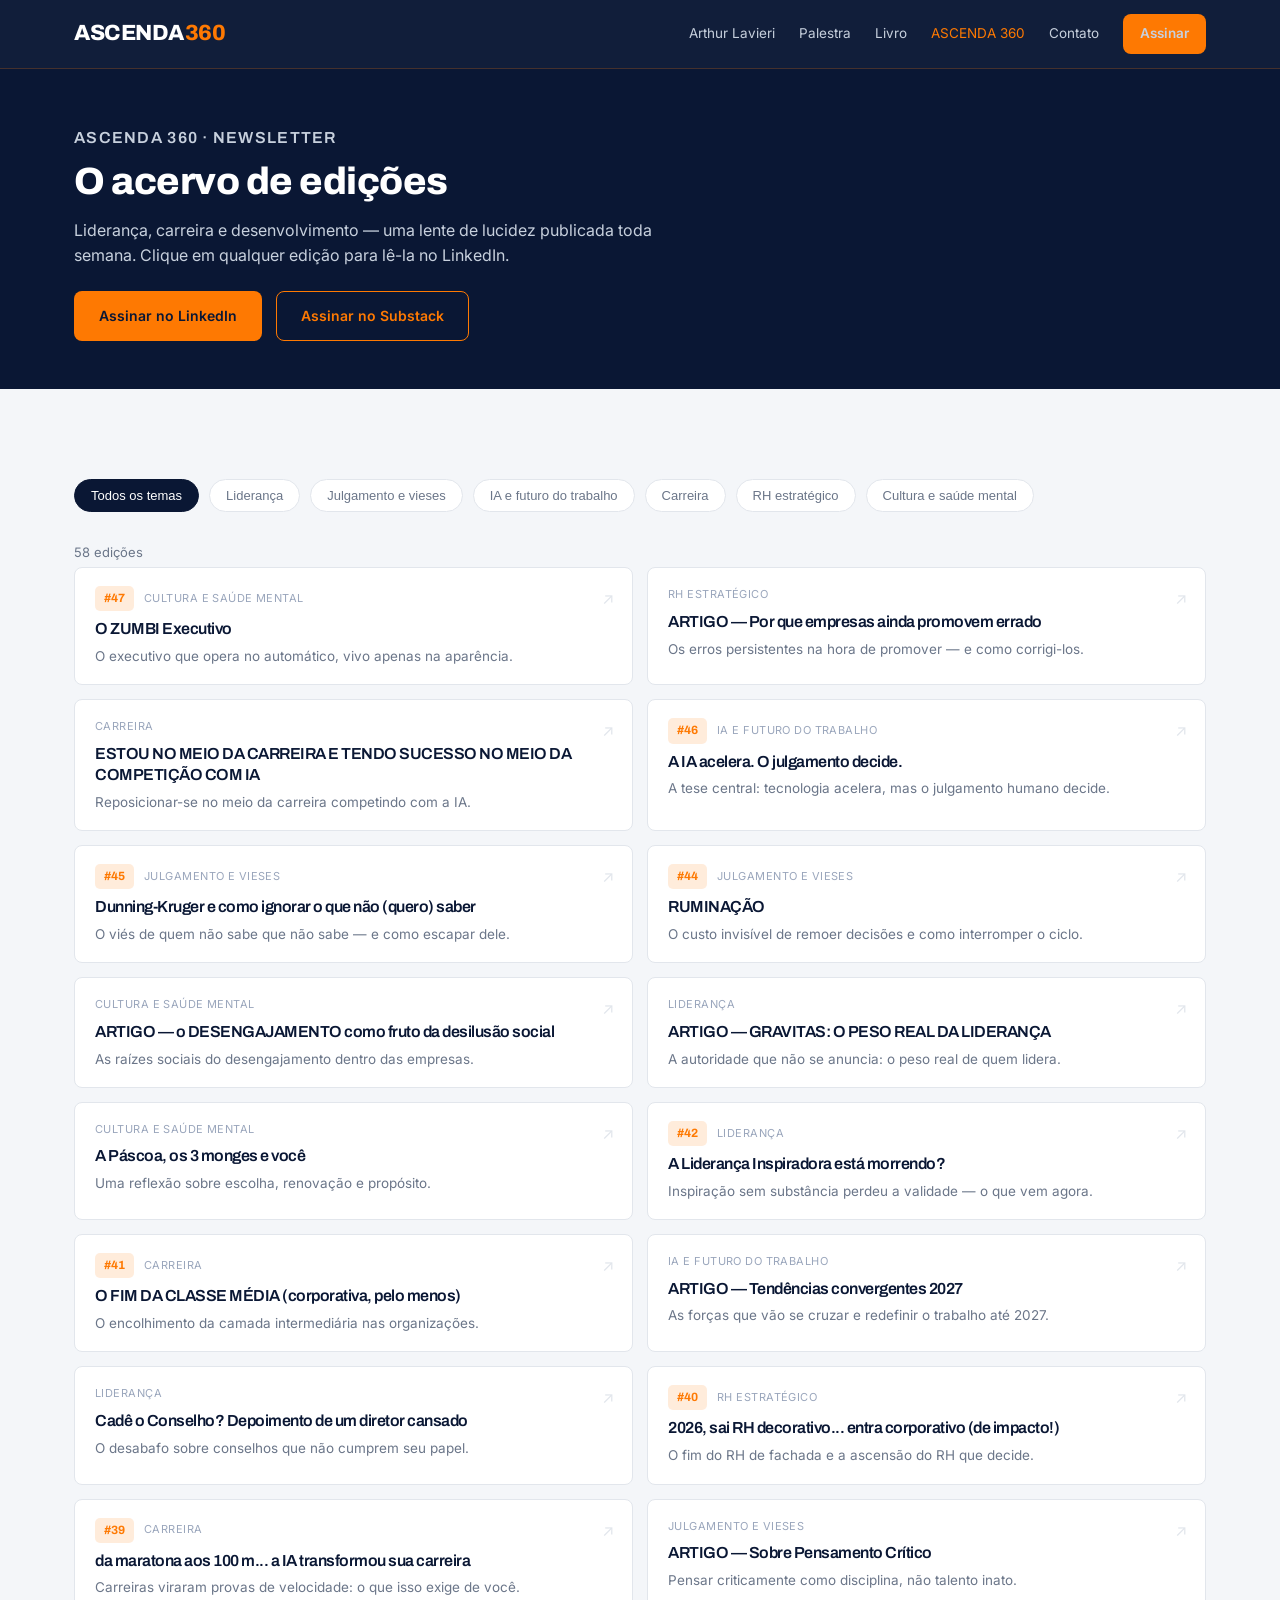
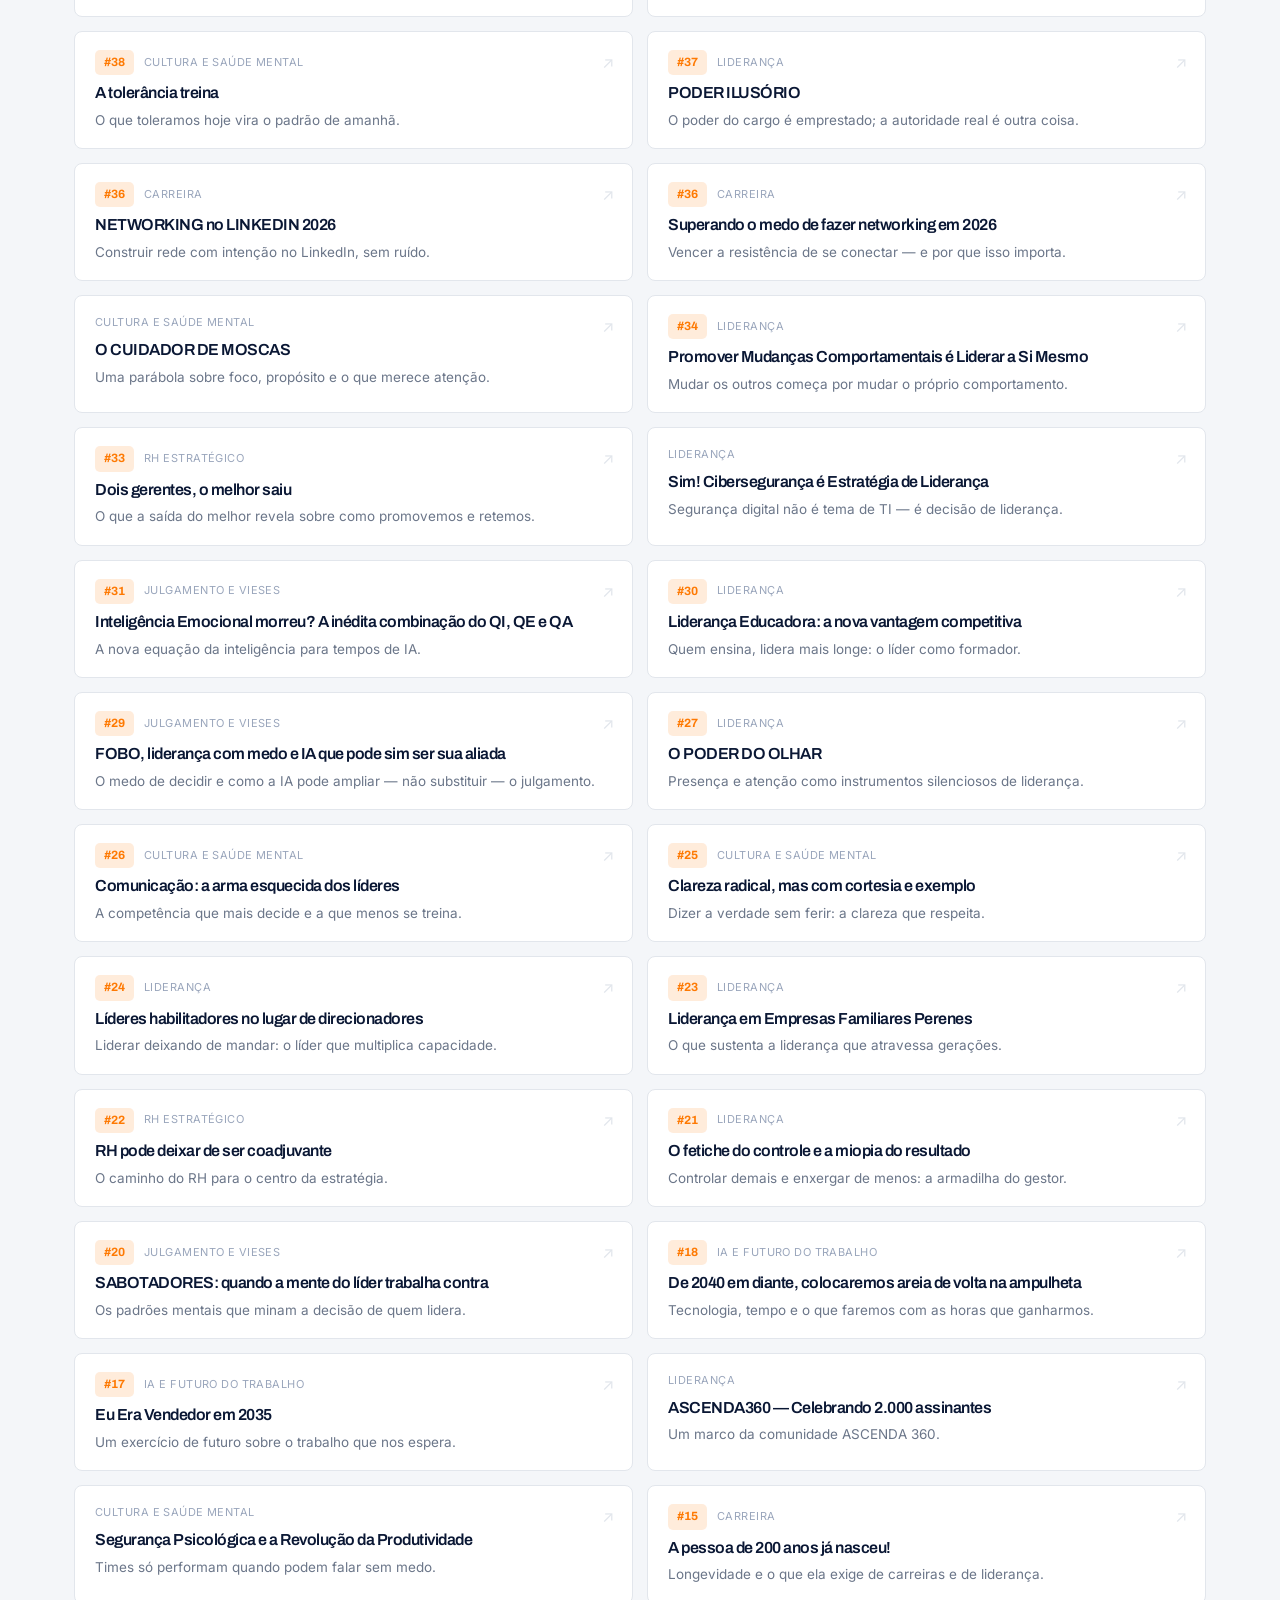
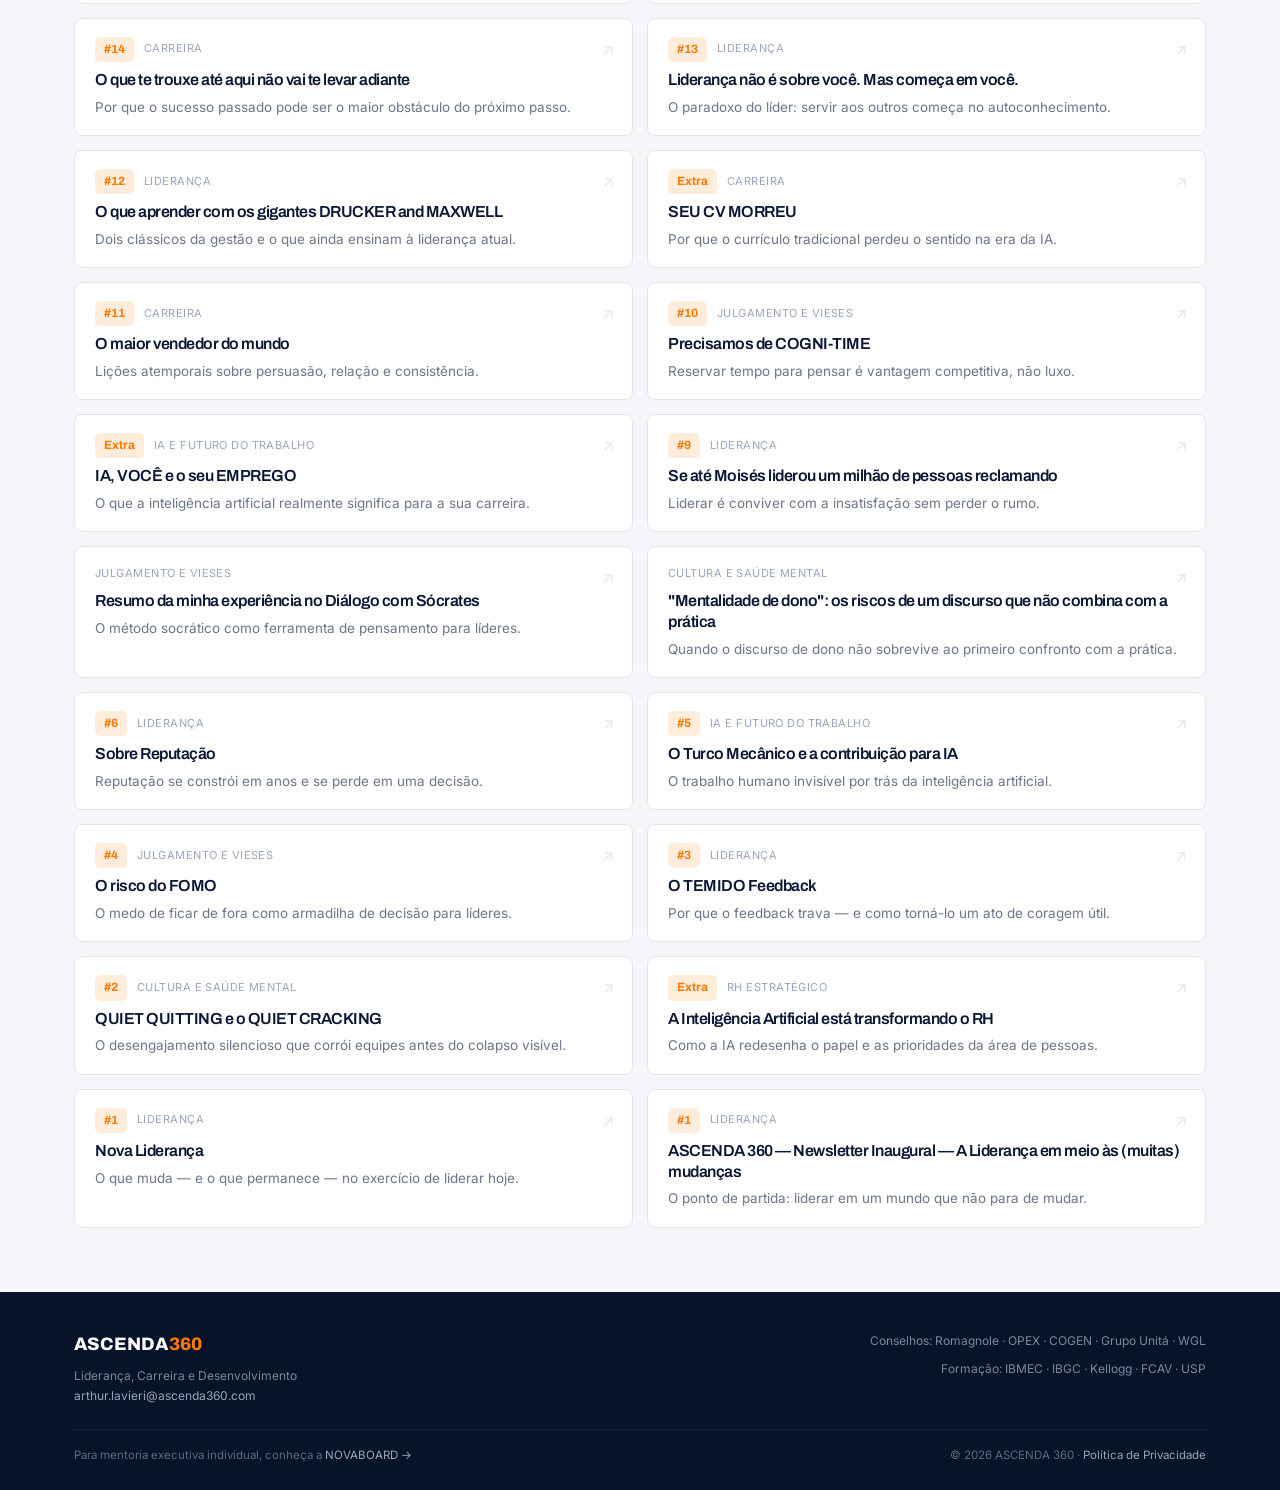
==== acervo.html @ 7f11b44d "Add files via upload" ====
<!DOCTYPE html>
<html lang="pt-BR">
<head>
<meta charset="UTF-8">
<meta name="viewport" content="width=device-width, initial-scale=1.0">
<title>Acervo de edições — Newsletter ASCENDA 360 | Arthur Lavieri</title>
<meta name="description" content="Todas as edições da newsletter ASCENDA 360 sobre liderança, carreira e desenvolvimento, organizadas por tema.">
<link rel="icon" type="image/png" href="img/favicon.png">
<link rel="apple-touch-icon" href="img/appicon.png">
<meta property="og:title" content="Acervo de edições — Newsletter ASCENDA 360 | Arthur Lavieri">
<meta property="og:description" content="Todas as edições da newsletter ASCENDA 360 sobre liderança, carreira e desenvolvimento, organizadas por tema.">
<meta property="og:type" content="website">
<link rel="preconnect" href="https://fonts.googleapis.com">
<link rel="preconnect" href="https://fonts.gstatic.com" crossorigin>
<link href="https://fonts.googleapis.com/css2?family=Archivo:wght@400;600;700;800&family=Inter:wght@400;500;600&display=swap" rel="stylesheet">
<link rel="stylesheet" href="css/style.css">
</head>
<body>
<header class="site-header">
  <div class="wrap">
    <a href="index.html" class="brand"><span class="b-white">ASCENDA</span><span class="b-orange">360</span></a>
    <button class="nav-toggle" aria-label="Menu">☰</button>
    <nav class="nav">
      <a href="sobre.html">Arthur Lavieri</a>
      <a href="palestra.html">Palestra</a>
      <a href="livro.html">Livro</a>
      <a href="acervo.html" class="active">ASCENDA 360</a>
      <a href="contato.html">Contato</a>
      <a href="acervo.html" class="btn btn-primary btn-sm">Assinar</a>
    </nav>
  </div>
</header>

<section class="page-head">
  <div class="wrap"><p class="kicker">ASCENDA 360 · Newsletter</p>
  <h1>O acervo de edições</h1>
  <p>Liderança, carreira e desenvolvimento — uma lente de lucidez publicada toda semana. Clique em qualquer edição para lê-la no LinkedIn.</p>
  <div class="hero-cta" style="margin-top:22px">
    <a href="https://www.linkedin.com/newsletters/" target="_blank" rel="noopener" class="btn btn-primary">Assinar no LinkedIn</a>
    <a href="#" target="_blank" rel="noopener" class="btn btn-ghost">Assinar no Substack</a>
  </div></div>
</section>
<section class="section bg-light">
  <div class="wrap">
    <div id="filtros" class="filtros"></div>
    <p id="acervo-count" class="acervo-count"></p>
    <div id="edicoes-grid" class="edicoes-grid"></div>
  </div>
</section>
<footer class="site-footer">
  <div class="wrap">
    <div class="footer-top">
      <div>
        <div class="footer-brand"><span class="b-white" style="color:#fff">ASCENDA</span><span class="b-orange" style="color:var(--orange)">360</span></div>
        <p style="font-size:12px;color:#7C879D;line-height:1.6;margin:0">Liderança, Carreira e Desenvolvimento<br><a href="mailto:arthur.lavieri@ascenda360.com" style="color:#9AA6BC">arthur.lavieri@ascenda360.com</a></p>
      </div>
      <div class="footer-cols">
        <div style="margin-bottom:6px">Conselhos: Romagnole · OPEX · COGEN · Grupo Unitá · WGL</div>
        <div>Formação: IBMEC · IBGC · Kellogg · FCAV · USP</div>
      </div>
    </div>
    <div class="footer-bottom">
      <span>Para mentoria executiva individual, conheça a <a href="https://www.novaboard.com.br" target="_blank" rel="noopener">NOVABOARD →</a></span>
      <span>© 2026 ASCENDA 360 · <a href="privacidade.html">Política de Privacidade</a></span>
    </div>
  </div>
</footer>
<script src="js/main.js"></script>
</body>
</html>
---- css/style.css ----
/* ===========================================================
   ASCENDA 360 — Estilos globais
   Paleta oficial: azul-marinho #0A1734 · laranja #FE7902 · off-white
   Tipografia: Archivo (display) + Inter (corpo)
   =========================================================== */

:root{
  --navy:#0A1734;
  --navy-deep:#08122A;
  --navy-card:#13203f;
  --orange:#FE7902;
  --orange-soft:rgba(254,121,2,0.14);
  --white:#FFFFFF;
  --offwhite:#F4F6F9;
  --ink:#0A1734;
  --muted:#6B7689;
  --muted-light:#9AA6BC;
  --line:#E2E6EC;
  --line-dark:rgba(255,255,255,0.07);
  --maxw:1180px;
  --radius:8px;
  --shadow:0 10px 40px rgba(10,23,52,0.08);
}

*{box-sizing:border-box;margin:0;padding:0}
html{scroll-behavior:smooth}
body{
  font-family:'Inter',-apple-system,sans-serif;
  color:var(--ink);
  background:var(--white);
  line-height:1.6;
  -webkit-font-smoothing:antialiased;
}
h1,h2,h3,.display{font-family:'Archivo',sans-serif;letter-spacing:-0.5px;line-height:1.15}
a{color:inherit;text-decoration:none}
img{max-width:100%;display:block}
.wrap{max-width:var(--maxw);margin:0 auto;padding:0 24px}

/* ---------- Botões ---------- */
.btn{display:inline-flex;align-items:center;gap:8px;font-weight:600;font-size:14px;
  padding:13px 24px;border-radius:var(--radius);cursor:pointer;border:1.5px solid transparent;
  transition:transform .15s ease,box-shadow .15s ease,background .15s ease;white-space:nowrap}
.btn:hover{transform:translateY(-2px)}
.btn-primary{background:var(--orange);color:var(--navy)}
.btn-primary:hover{box-shadow:0 8px 24px rgba(254,121,2,0.35)}
.btn-ghost{border-color:var(--orange);color:var(--orange);background:transparent}
.btn-ghost:hover{background:var(--orange-soft)}
.btn-dark{background:var(--navy);color:var(--white)}
.btn-outline-dark{border-color:var(--navy);color:var(--navy);background:transparent}
.btn-sm{padding:8px 16px;font-size:12.5px}

/* ---------- Header ---------- */
.site-header{position:sticky;top:0;z-index:100;background:rgba(10,23,52,0.97);
  backdrop-filter:saturate(140%) blur(8px);border-bottom:1px solid rgba(254,121,2,0.22)}
.site-header .wrap{display:flex;align-items:center;justify-content:space-between;padding-top:14px;padding-bottom:14px}
.brand{font-family:'Archivo',sans-serif;font-weight:800;font-size:22px;letter-spacing:-0.5px;display:flex;gap:1px}
.brand .b-white{color:#fff}.brand .b-orange{color:var(--orange)}
.nav{display:flex;align-items:center;gap:24px}
.nav a{font-size:13.5px;color:#C7D0DD;transition:color .15s}
.nav a:hover,.nav a.active{color:var(--orange)}
.nav-toggle{display:none;background:none;border:none;color:#fff;font-size:26px;cursor:pointer;line-height:1}

/* ---------- Footer ---------- */
.site-footer{background:var(--navy-deep);padding:38px 0 26px;color:var(--muted-light)}
.footer-top{display:flex;justify-content:space-between;flex-wrap:wrap;gap:24px}
.footer-brand{font-family:'Archivo',sans-serif;font-weight:800;font-size:18px;margin-bottom:8px;display:flex;gap:1px}
.footer-cols{font-size:12px;color:#7C879D;line-height:1.9;text-align:right}
.footer-bottom{border-top:1px solid var(--line-dark);margin-top:24px;padding-top:16px;
  display:flex;justify-content:space-between;flex-wrap:wrap;gap:10px;font-size:11.5px;color:#5C6A85}
.footer-bottom a{color:var(--muted-light)}
.footer-bottom a:hover{color:var(--orange)}

/* ---------- Seções utilitárias ---------- */
.kicker{font-family:'Archivo',sans-serif;font-size:13px;font-weight:600;color:var(--orange);
  letter-spacing:0.08em;text-transform:uppercase;margin-bottom:10px}
.section{padding:64px 0}
.section-sm{padding:44px 0}
.bg-navy{background:var(--navy);color:#fff}
.bg-light{background:var(--offwhite)}
.bg-white{background:#fff}
.center{text-align:center}

/* ---------- Hero ---------- */
.hero{background:var(--navy);color:#fff;padding:72px 0 60px;position:relative;overflow:hidden}
.hero::before{content:"";position:absolute;top:-30%;right:-10%;width:55%;height:160%;
  background:radial-gradient(circle,rgba(254,121,2,0.10) 0%,transparent 62%);pointer-events:none}
.hero .wrap{position:relative;display:grid;grid-template-columns:1.25fr .75fr;gap:44px;align-items:center}
.hero h1{font-size:42px;font-weight:800;margin:0 0 18px}
.hero h1 .hl{color:var(--orange)}
.hero p.lead{font-size:16.5px;color:#C7D0DD;max-width:460px;margin:0 0 30px}
.pill{display:inline-block;background:var(--orange-soft);color:var(--orange);font-size:12px;
  font-weight:500;padding:6px 14px;border-radius:20px;margin-bottom:22px;letter-spacing:0.05em}
.hero-photo{aspect-ratio:4/5;border-radius:14px;object-fit:cover;width:100%;box-shadow:var(--shadow);
  border:1px solid rgba(255,255,255,0.08)}
.hero-cta{display:flex;gap:14px;flex-wrap:wrap}

/* ---------- Barra de prova social ---------- */
.proof{background:var(--navy-deep);border-top:1px solid var(--line-dark);border-bottom:1px solid var(--line-dark)}
.proof .wrap{display:flex;justify-content:space-around;align-items:center;padding:24px;gap:16px;flex-wrap:wrap}
.proof-item{text-align:center}
.proof-num{font-family:'Archivo',sans-serif;font-weight:800;font-size:26px;color:var(--orange);
  display:inline-flex;align-items:center;gap:7px}
.proof-label{font-size:11.5px;color:var(--muted-light);margin-top:3px}
.proof-sep{width:1px;height:34px;background:rgba(255,255,255,0.10)}
.proof a.proof-item:hover .proof-num{text-decoration:underline}

/* ---------- Tese ---------- */
.these p{font-size:21px;line-height:1.5;color:var(--ink);max-width:700px;font-weight:400}
.these .dim{color:var(--muted)}

/* ---------- Eixos (cards) ---------- */
.eixos-grid{display:grid;grid-template-columns:repeat(3,1fr);gap:16px;margin-top:28px}
.eixo-card{background:#fff;border:0.5px solid var(--line);border-top:3px solid var(--orange);
  border-radius:var(--radius);padding:20px;transition:transform .15s,box-shadow .15s;cursor:pointer}
.eixo-card:hover{transform:translateY(-3px);box-shadow:var(--shadow)}
.eixo-card h3{font-size:15px;font-weight:600;color:var(--ink);margin-bottom:6px}
.eixo-card p{font-size:13px;color:var(--muted);line-height:1.5}

/* ---------- Blocos com imagem ---------- */
.split{display:grid;gap:36px;align-items:center}
.split.s-8-12{grid-template-columns:.8fr 1.2fr}
.split.s-6-14{grid-template-columns:.6fr 1.4fr}
.split img{border-radius:12px;object-fit:cover;width:100%}
.quote-lg{font-size:20px;line-height:1.45;color:#fff;margin-bottom:18px;font-weight:400}

/* ---------- Livro ---------- */
.book-cover{aspect-ratio:2/3;border-radius:8px;box-shadow:var(--shadow);object-fit:cover}
.book-title{font-size:25px;font-weight:800;margin:0 0 12px;line-height:1.2}
.book-title small{display:block;font-weight:400;font-size:18px;color:var(--muted);margin-top:4px}

/* ---------- CTA Newsletter ---------- */
.news-cta{text-align:center}
.news-cta h2{font-size:25px;font-weight:800;margin-bottom:8px}
.news-cta p{font-size:14.5px;color:var(--muted);max-width:500px;margin:0 auto 24px}
.news-cta .hero-cta{justify-content:center}

/* ---------- Acervo ---------- */
.filtros{display:flex;flex-wrap:wrap;gap:10px;margin:26px 0 30px}
.filtro{font-size:13px;padding:8px 16px;border-radius:20px;border:1px solid var(--line);
  background:#fff;color:var(--muted);cursor:pointer;transition:all .15s;font-weight:500}
.filtro:hover{border-color:var(--orange);color:var(--orange)}
.filtro.active{background:var(--navy);color:#fff;border-color:var(--navy)}
.edicoes-grid{display:grid;grid-template-columns:repeat(2,1fr);gap:14px}
.edicao-card{display:block;background:#fff;border:0.5px solid var(--line);border-radius:var(--radius);
  padding:18px 20px;transition:transform .15s,box-shadow .15s,border-color .15s;position:relative}
.edicao-card:hover{transform:translateY(-2px);box-shadow:var(--shadow);border-color:var(--orange)}
.edicao-meta{display:flex;align-items:center;gap:10px;margin-bottom:8px}
.edicao-num{font-family:'Archivo',sans-serif;font-weight:700;font-size:12px;color:var(--orange);
  background:var(--orange-soft);padding:3px 9px;border-radius:5px}
.edicao-eixo{font-size:11px;color:var(--muted-light);text-transform:uppercase;letter-spacing:0.04em}
.edicao-card h3{font-size:16px;font-weight:600;color:var(--ink);margin-bottom:6px;line-height:1.3}
.edicao-card p{font-size:13.5px;color:var(--muted);line-height:1.5}
.edicao-card .arrow{position:absolute;top:18px;right:18px;color:var(--line);transition:color .15s}
.edicao-card:hover .arrow{color:var(--orange)}
.acervo-count{font-size:13px;color:var(--muted);margin-bottom:4px}

/* ---------- Página interna: cabeçalho ---------- */
.page-head{background:var(--navy);color:#fff;padding:56px 0 48px}
.page-head h1{font-size:38px;font-weight:800;margin-bottom:14px}
.page-head p{font-size:16px;color:#C7D0DD;max-width:620px}

/* ---------- Conteúdo de página ---------- */
.prose{max-width:720px}
.prose p{margin-bottom:18px;font-size:16px;color:#3A4453}
.prose h2{font-size:24px;margin:36px 0 14px;color:var(--ink)}
.prose ul{margin:0 0 18px 20px}
.prose li{margin-bottom:8px;color:#3A4453}

/* ---------- Palestra: módulos ---------- */
.mod-grid{display:grid;grid-template-columns:repeat(3,1fr);gap:18px;margin-top:24px}
.mod-col{background:#fff;border:0.5px solid var(--line);border-radius:var(--radius);overflow:hidden}
.mod-col h3{background:var(--navy);color:#fff;font-size:15px;padding:14px 18px;font-weight:700}
.mod-col ul{list-style:none;padding:16px 18px}
.mod-col li{font-size:13.5px;color:#3A4453;padding:7px 0;border-bottom:1px solid var(--offwhite);
  display:flex;gap:8px}
.mod-col li:last-child{border-bottom:none}
.mod-col li::before{content:"›";color:var(--orange);font-weight:700}
.leva-grid{display:grid;grid-template-columns:repeat(3,1fr);gap:16px;margin-top:24px}
.leva-card{padding:18px;border-left:3px solid var(--orange);background:var(--offwhite);border-radius:0 var(--radius) var(--radius) 0}
.leva-card h3{font-size:15px;margin-bottom:6px;color:var(--ink)}
.leva-card p{font-size:13px;color:var(--muted)}
.formatos{display:flex;gap:16px;flex-wrap:wrap;margin-top:20px}
.formato{flex:1;min-width:220px;background:#fff;border:0.5px solid var(--line);border-radius:var(--radius);padding:20px}
.formato h3{font-size:16px;color:var(--orange);margin-bottom:6px}
.formato p{font-size:13.5px;color:var(--muted)}
.checklist{list-style:none;margin-top:18px}
.checklist li{padding:8px 0;font-size:14.5px;color:#3A4453;display:flex;gap:10px;align-items:flex-start}
.checklist li::before{content:"✓";color:var(--orange);font-weight:800;flex-shrink:0}

/* ---------- Form ---------- */
.form-card{background:#fff;border:0.5px solid var(--line);border-radius:12px;padding:30px;box-shadow:var(--shadow)}
.field{margin-bottom:18px}
.field label{display:block;font-size:13px;font-weight:600;color:var(--ink);margin-bottom:6px}
.field input,.field textarea,.field select{width:100%;padding:11px 14px;border:1px solid var(--line);
  border-radius:var(--radius);font-family:inherit;font-size:14px;color:var(--ink);background:#fff}
.field input:focus,.field textarea:focus,.field select:focus{outline:none;border-color:var(--orange)}
.field textarea{resize:vertical;min-height:110px}

/* ---------- Bio / timeline ---------- */
.bio-grid{display:grid;grid-template-columns:.7fr 1.3fr;gap:40px;align-items:start}
.bio-photo{border-radius:12px;width:100%;object-fit:cover;box-shadow:var(--shadow)}
.facts{display:grid;grid-template-columns:repeat(2,1fr);gap:14px;margin-top:24px}
.fact{background:var(--offwhite);border-radius:var(--radius);padding:16px}
.fact .n{font-family:'Archivo',sans-serif;font-weight:800;font-size:22px;color:var(--orange)}
.fact .l{font-size:12.5px;color:var(--muted);margin-top:2px}

/* ---------- Responsivo ---------- */
@media(max-width:880px){
  .hero .wrap,.split.s-8-12,.split.s-6-14,.bio-grid{grid-template-columns:1fr}
  .hero-photo{max-width:340px;margin:0 auto}
  .eixos-grid,.mod-grid,.leva-grid{grid-template-columns:1fr}
  .edicoes-grid{grid-template-columns:1fr}
  .hero h1{font-size:34px}
  .nav{display:none;position:absolute;top:100%;left:0;right:0;background:var(--navy);
    flex-direction:column;padding:18px 24px;gap:16px;border-bottom:1px solid var(--line-dark)}
  .nav.open{display:flex}
  .nav-toggle{display:block}
  .footer-cols{text-align:left}
  .facts{grid-template-columns:1fr}
  .page-head h1{font-size:30px}
}
@media(max-width:560px){
  .proof .wrap{gap:20px}.proof-sep{display:none}
  .hero-cta .btn,.news-cta .btn{width:100%;justify-content:center}
}
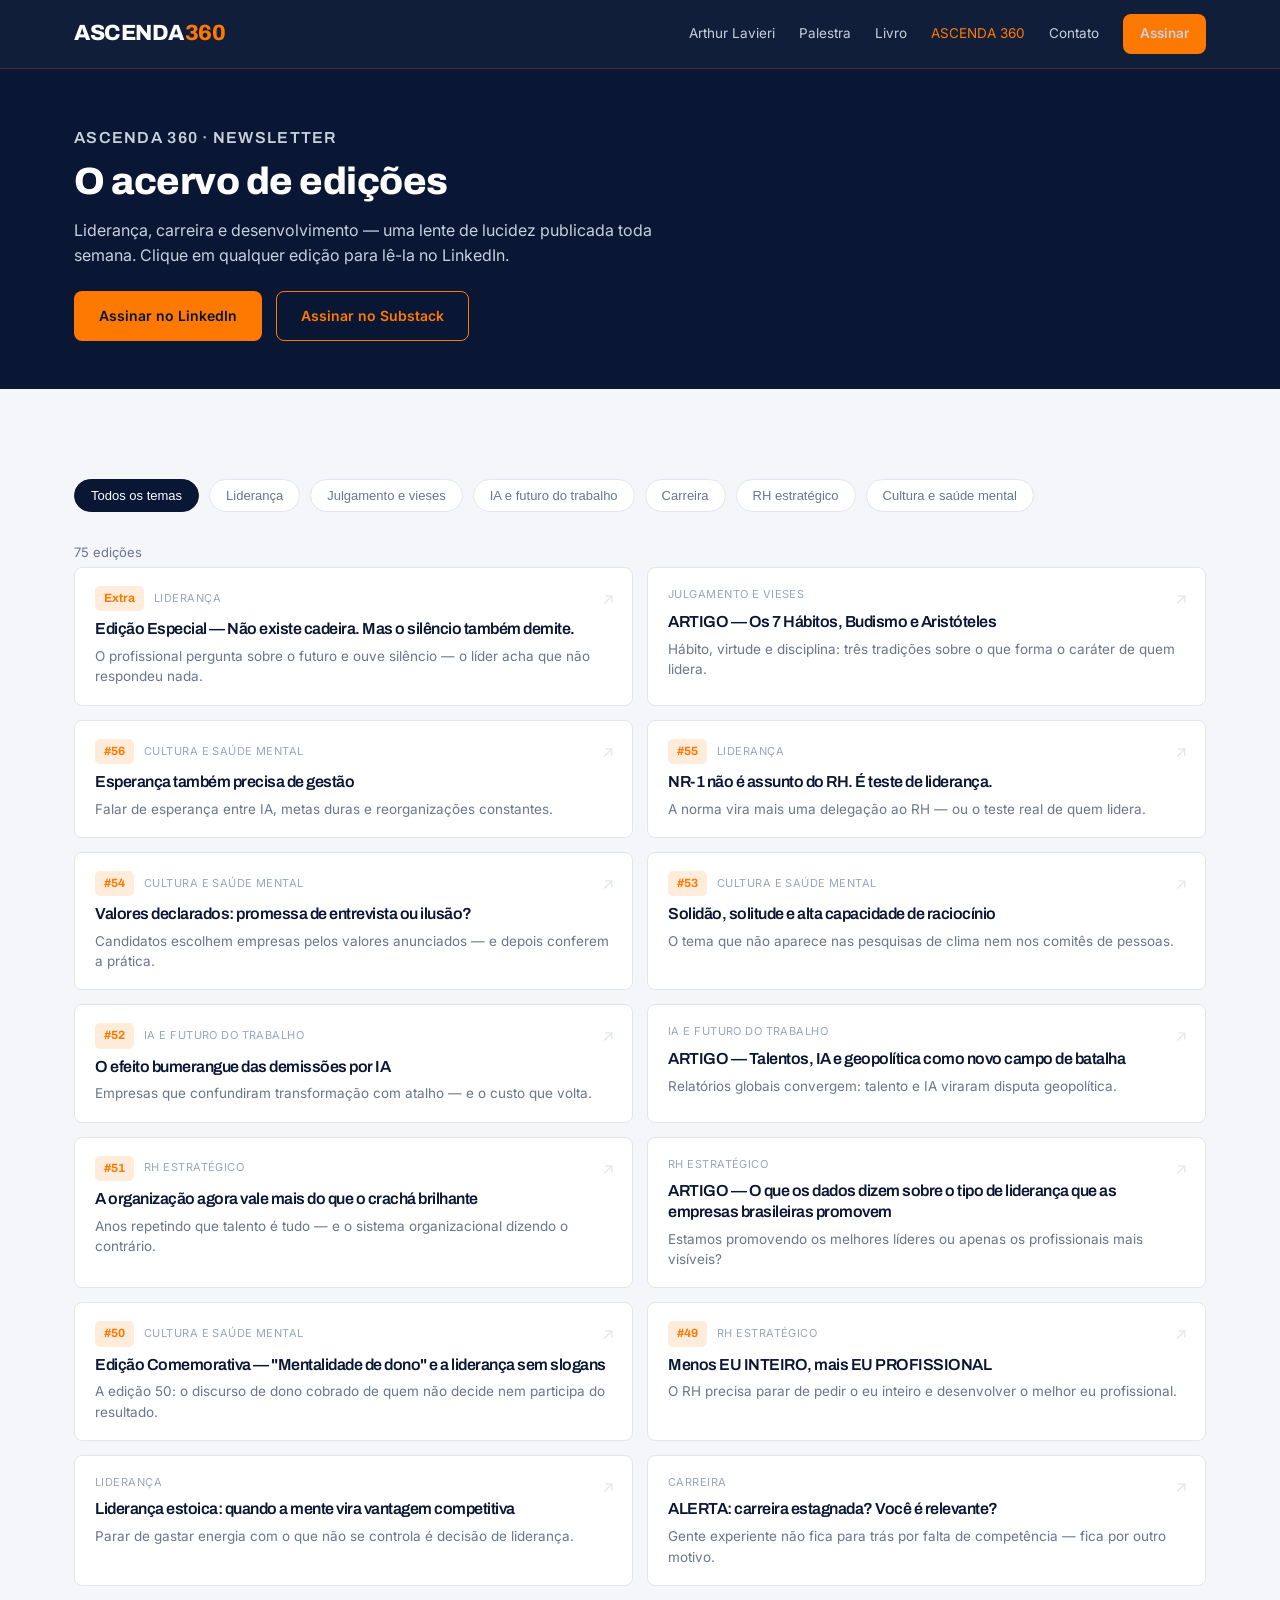
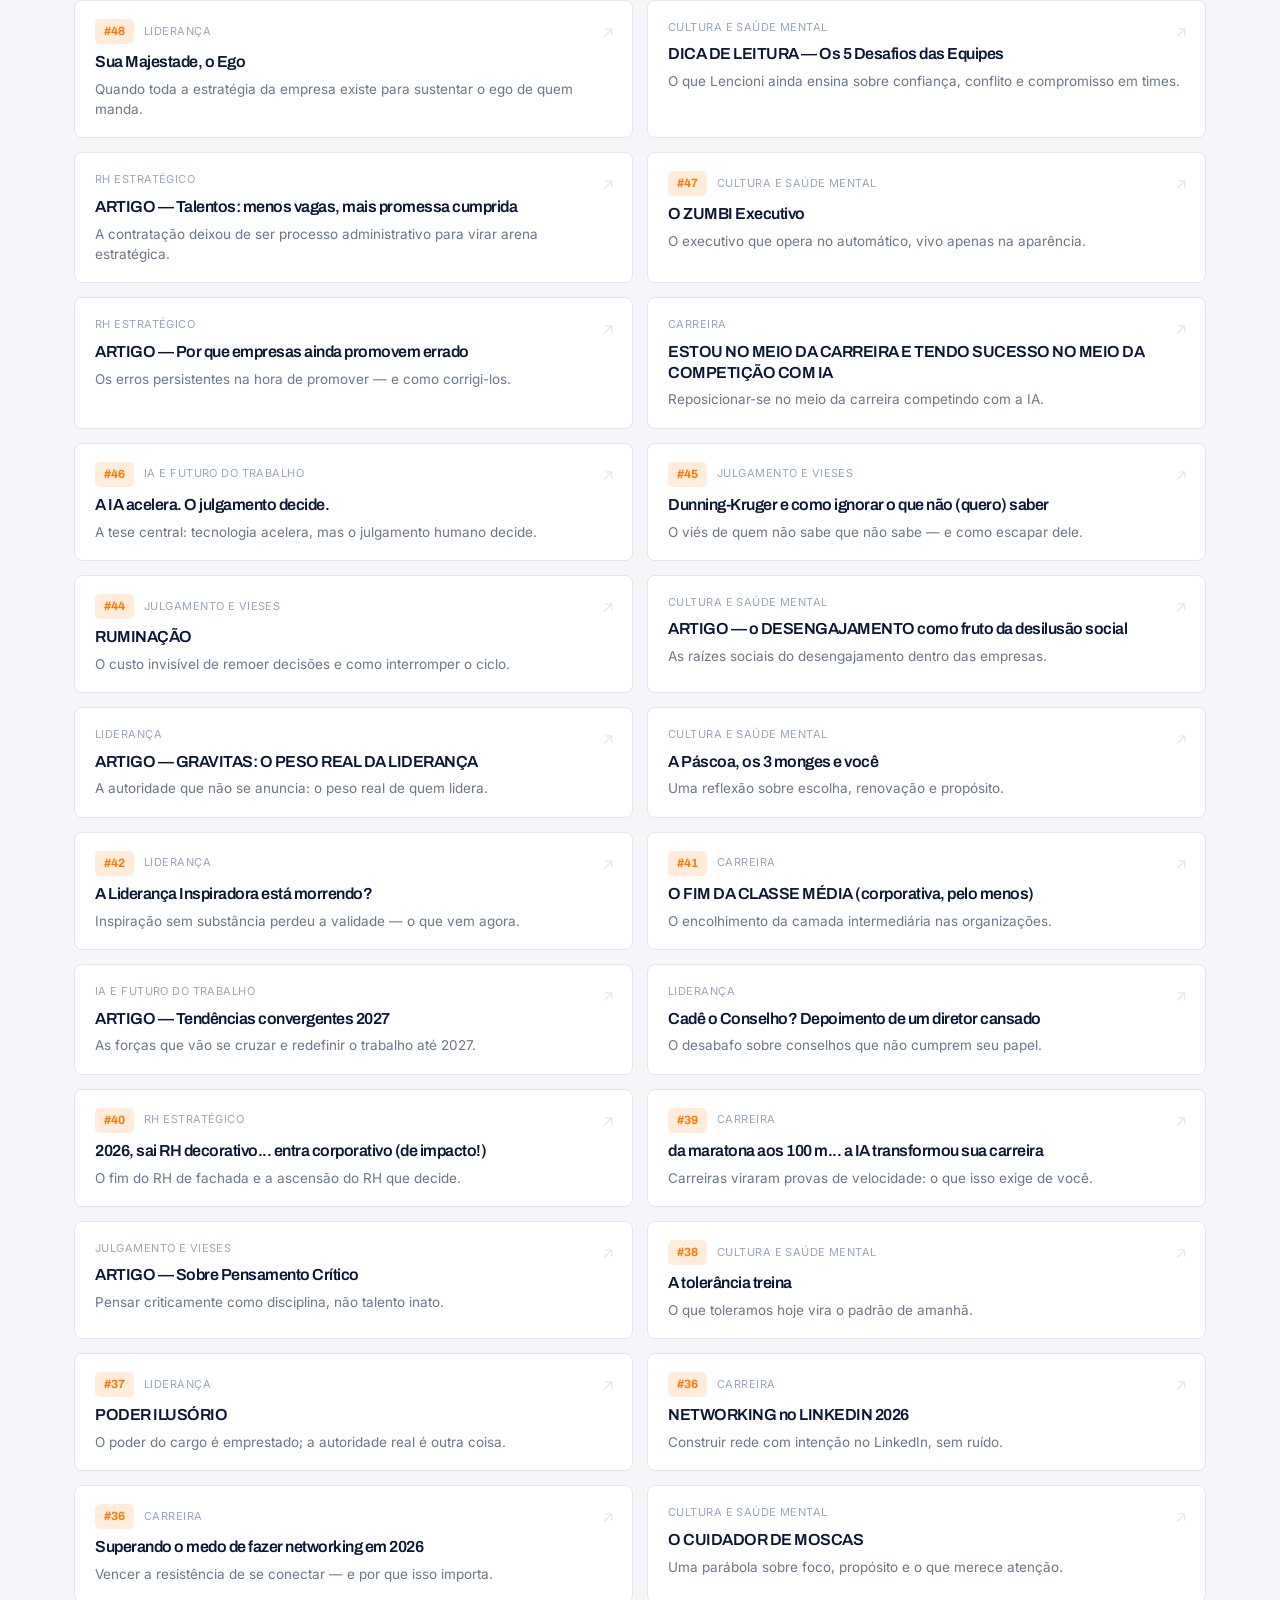
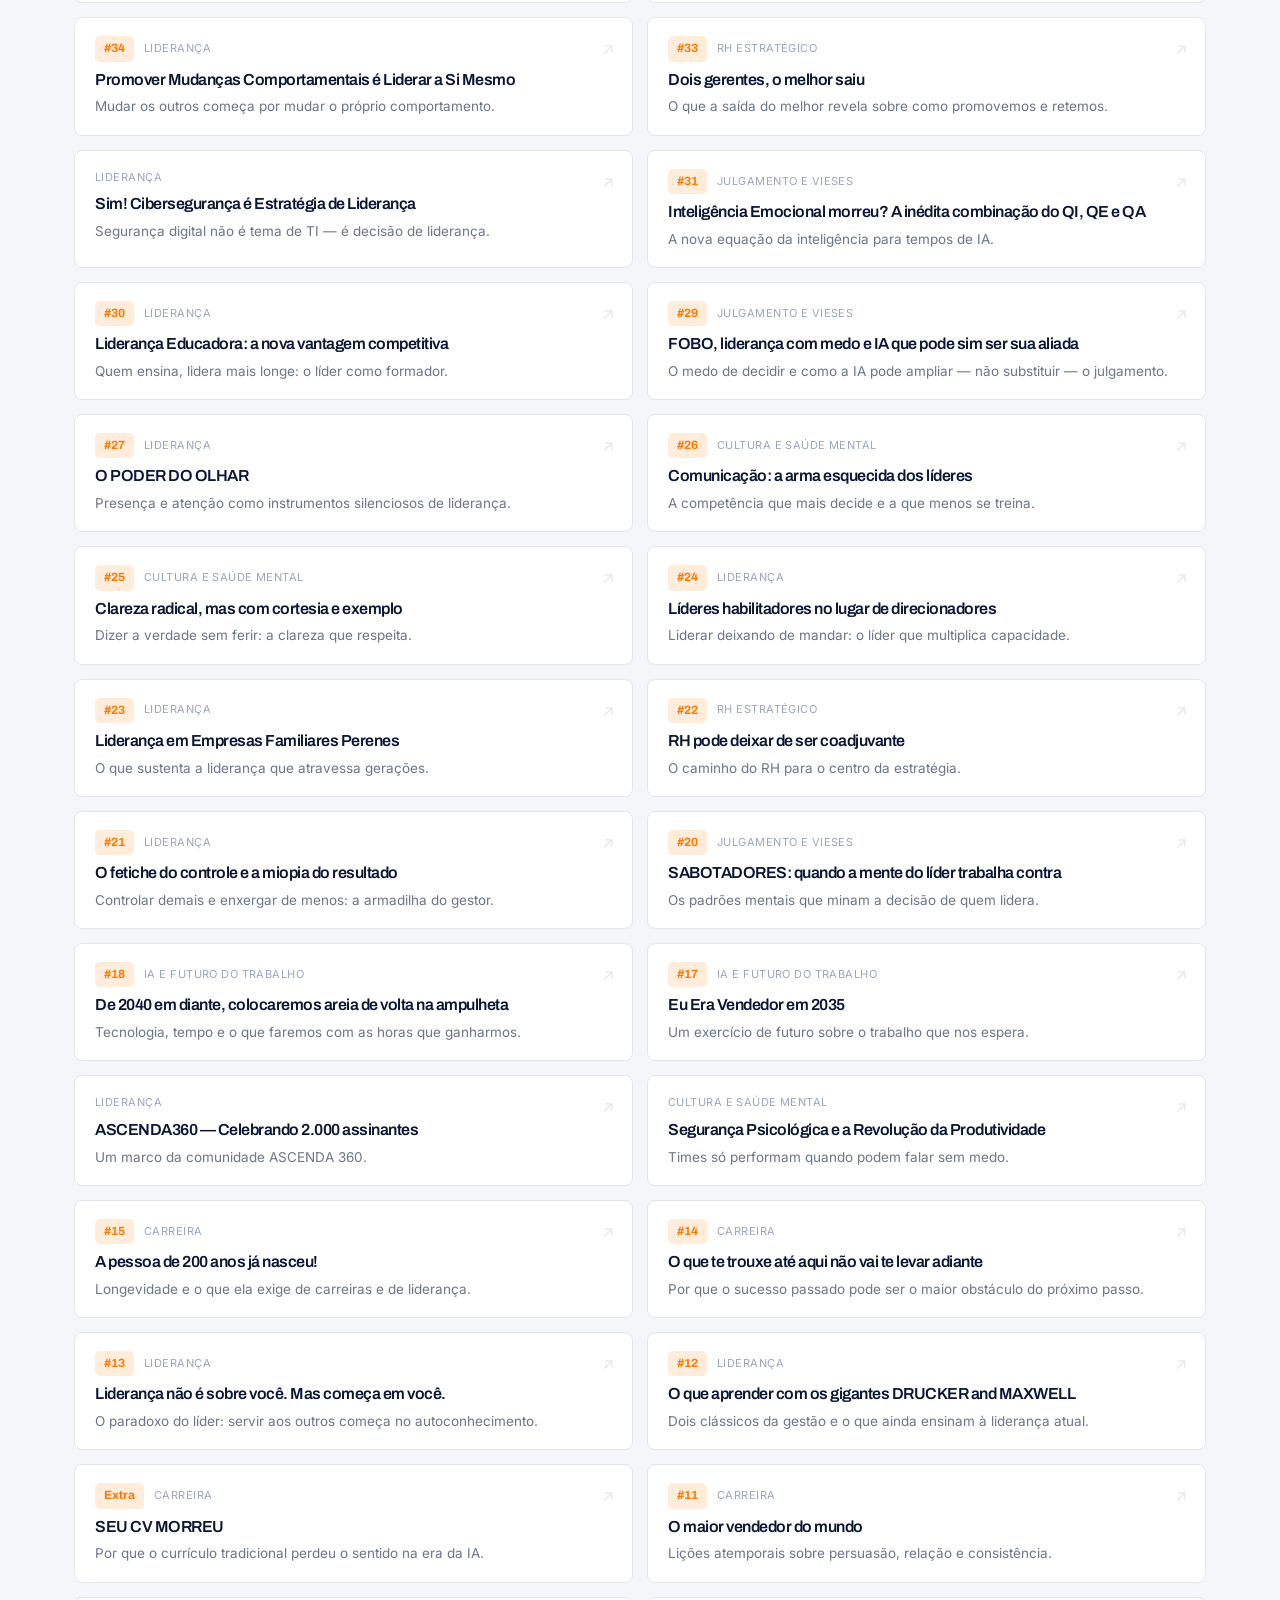
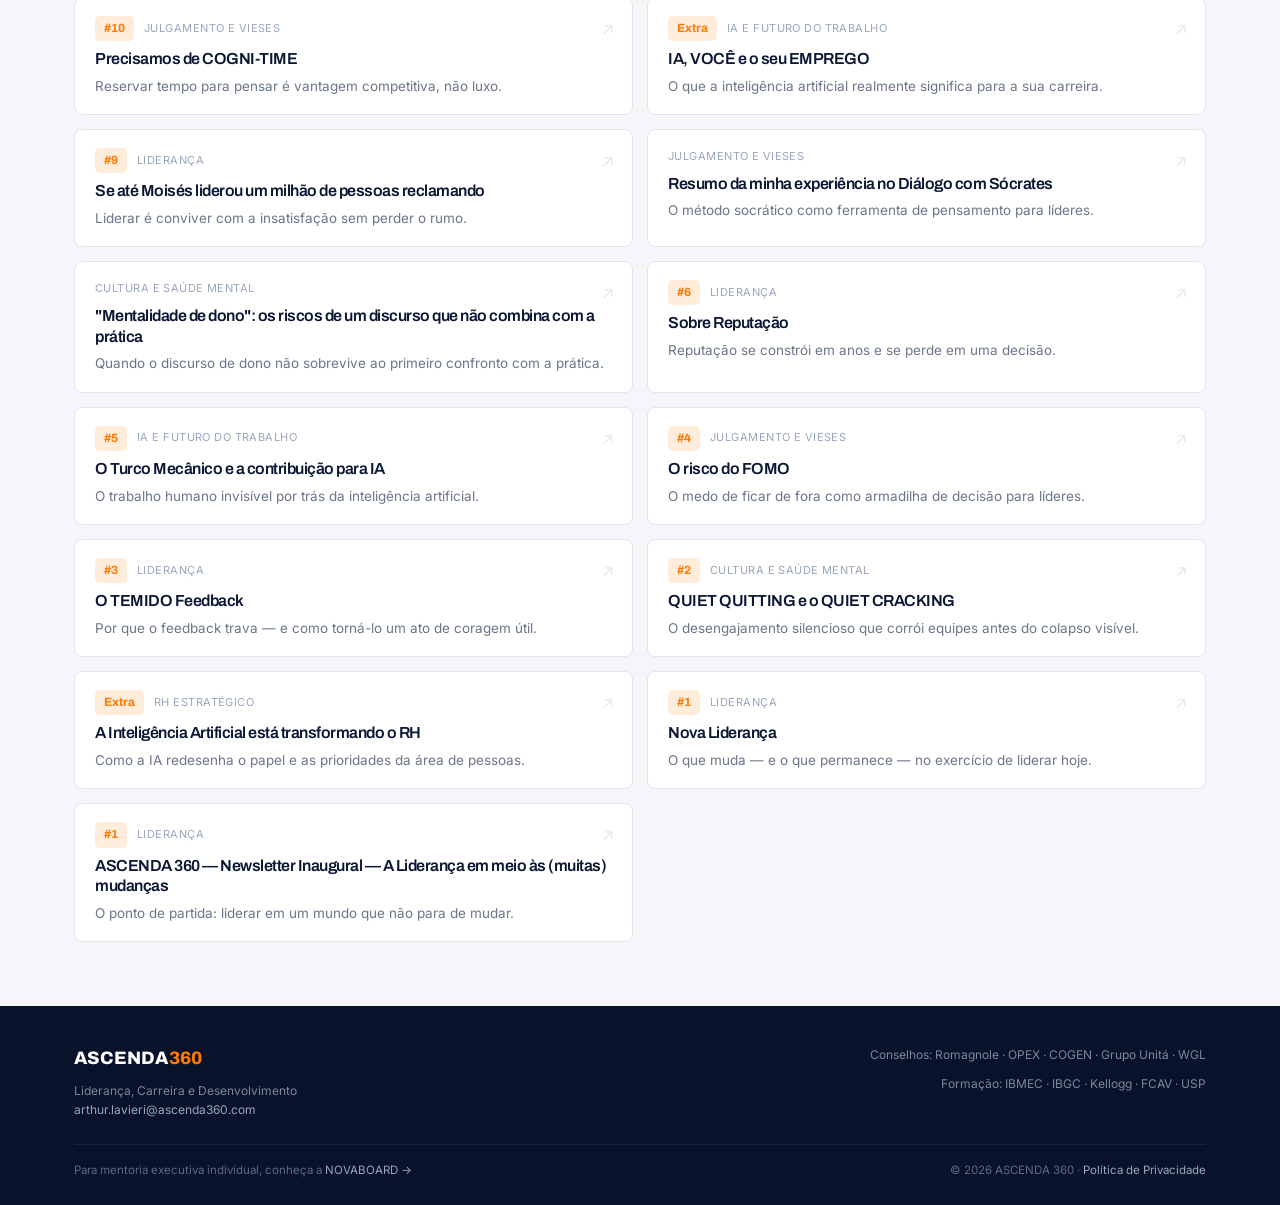
==== commit befa0b64: "Add files via upload" ====
--- a/acervo.html
+++ b/acervo.html
@@ -13,7 +13,7 @@
 <link rel="preconnect" href="https://fonts.googleapis.com">
 <link rel="preconnect" href="https://fonts.gstatic.com" crossorigin>
 <link href="https://fonts.googleapis.com/css2?family=Archivo:wght@400;600;700;800&family=Inter:wght@400;500;600&display=swap" rel="stylesheet">
-<link rel="stylesheet" href="css/style.css">
+<link rel="stylesheet" href="css/style.css?v=20261027">
 </head>
 <body>
 <header class="site-header">
@@ -36,8 +36,8 @@
   <h1>O acervo de edições</h1>
   <p>Liderança, carreira e desenvolvimento — uma lente de lucidez publicada toda semana. Clique em qualquer edição para lê-la no LinkedIn.</p>
   <div class="hero-cta" style="margin-top:22px">
-    <a href="https://www.linkedin.com/newsletters/" target="_blank" rel="noopener" class="btn btn-primary">Assinar no LinkedIn</a>
-    <a href="#" target="_blank" rel="noopener" class="btn btn-ghost">Assinar no Substack</a>
+    <a href="https://www.linkedin.com/newsletters/ascenda-360-7323420543641141248/" target="_blank" rel="noopener" class="btn btn-primary">Assinar no LinkedIn</a>
+    <a href="https://ascenda360.substack.com/" target="_blank" rel="noopener" class="btn btn-ghost">Assinar no Substack</a>
   </div></div>
 </section>
 <section class="section bg-light">
@@ -65,6 +65,6 @@
     </div>
   </div>
 </footer>
-<script src="js/main.js"></script>
+<script src="js/main.js?v=20261027"></script>
 </body>
 </html>
--- a/css/style.css
+++ b/css/style.css
@@ -223,3 +223,15 @@
   .proof .wrap{gap:20px}.proof-sep{display:none}
   .hero-cta .btn,.news-cta .btn{width:100%;justify-content:center}
 }
+
+/* ---- Vídeo em destaque (home) ---- */
+.split.s-video{grid-template-columns:minmax(260px,360px) 1fr;gap:56px}
+.video-frame{position:relative;border-radius:14px;overflow:hidden;box-shadow:var(--shadow);background:#000;aspect-ratio:9/16}
+.video-frame video{display:block;width:100%;height:100%;object-fit:cover}
+.video-som{position:absolute;right:12px;bottom:12px;background:rgba(8,18,42,.82);color:#fff;border:1px solid var(--orange);
+  border-radius:999px;padding:8px 14px;font:600 13px 'Inter',sans-serif;cursor:pointer}
+.video-som:hover{background:var(--orange);color:var(--navy)}
+@media(max-width:880px){
+  .split.s-video{grid-template-columns:1fr;gap:28px}
+  .video-frame{max-width:340px;margin:0 auto}
+}
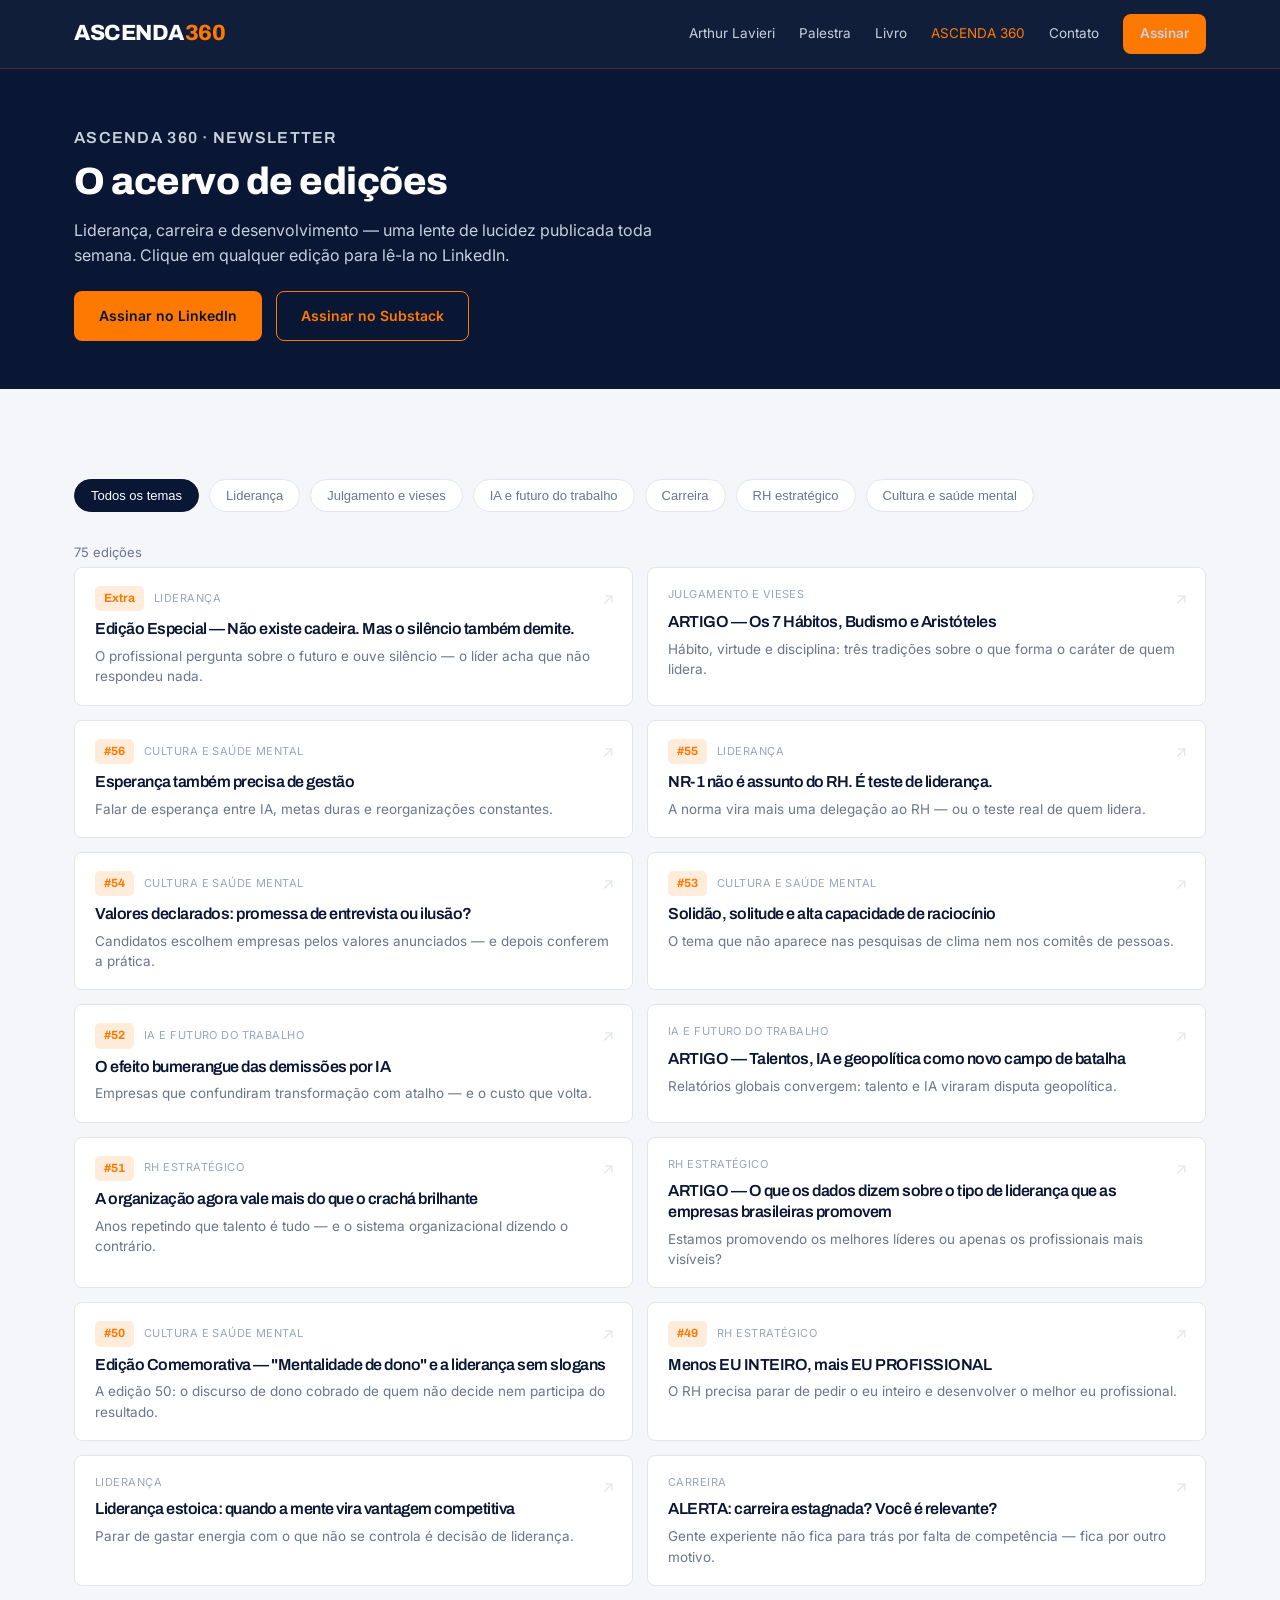
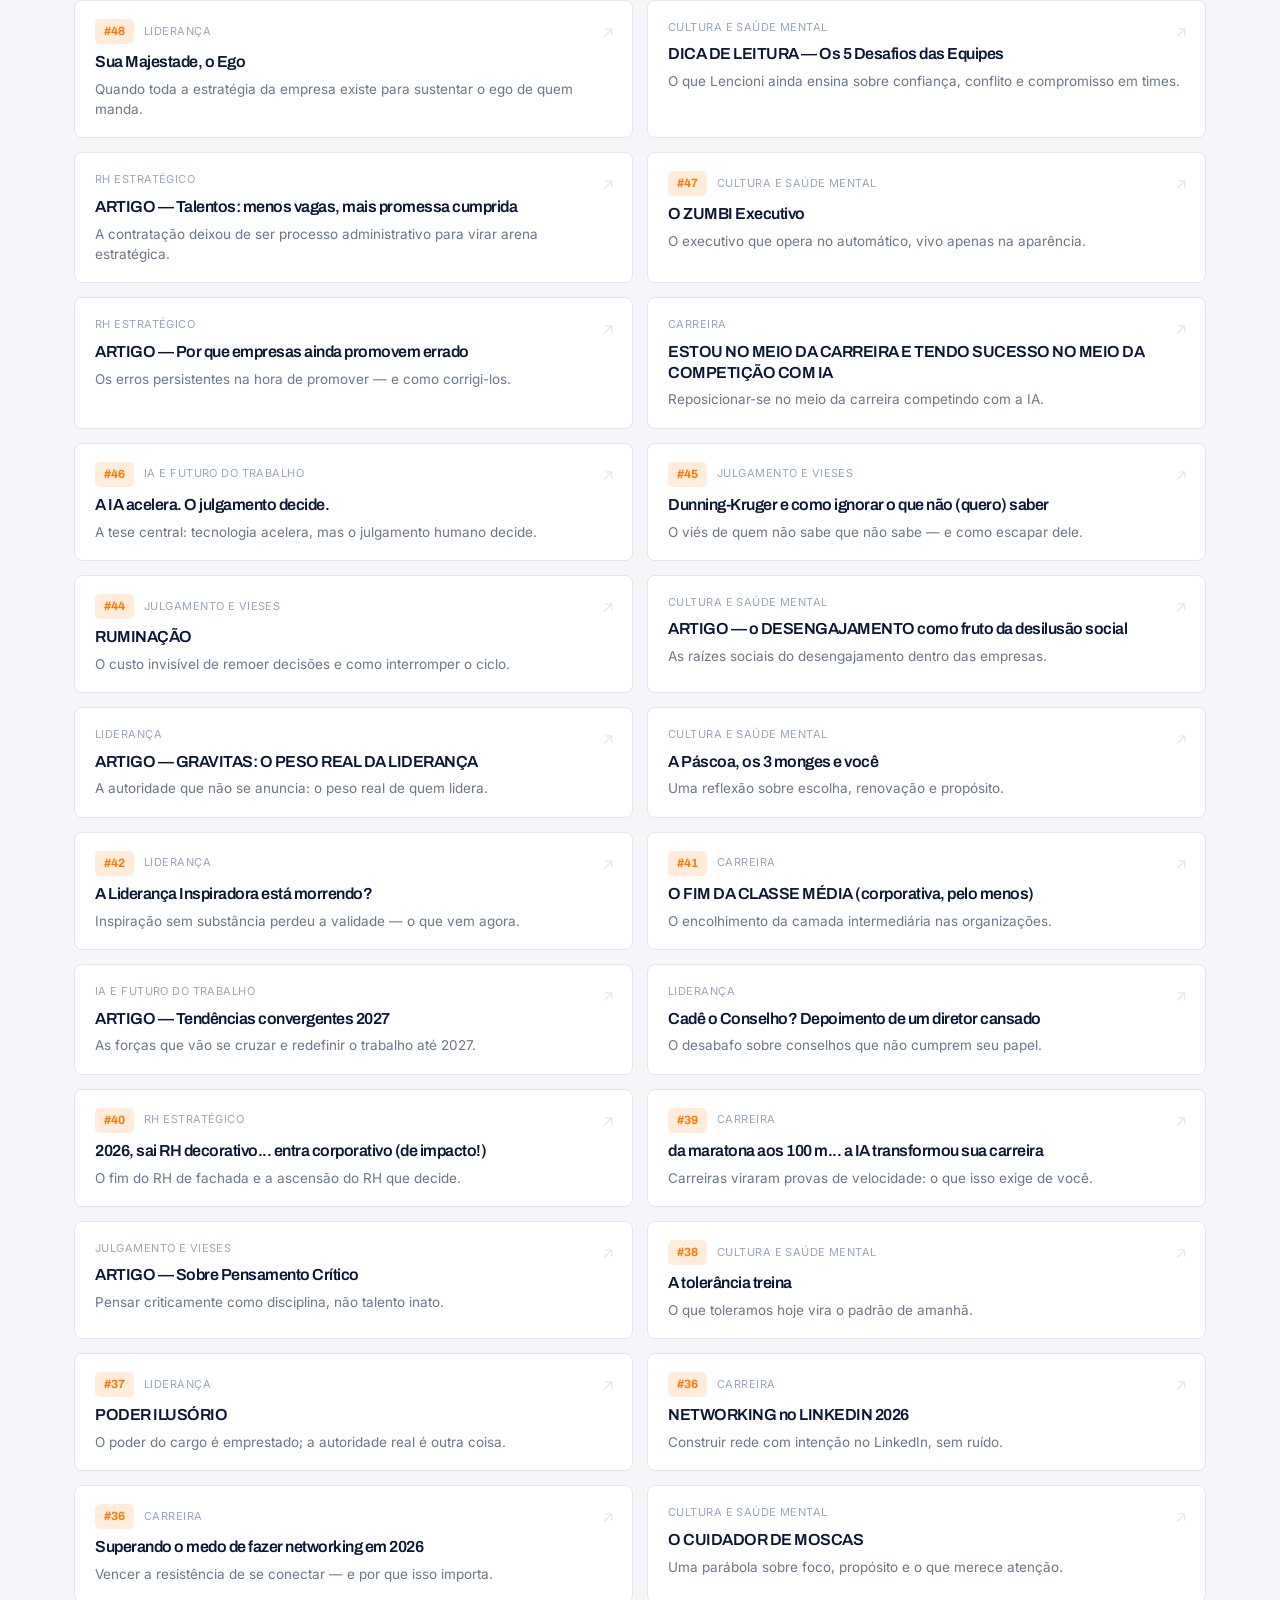
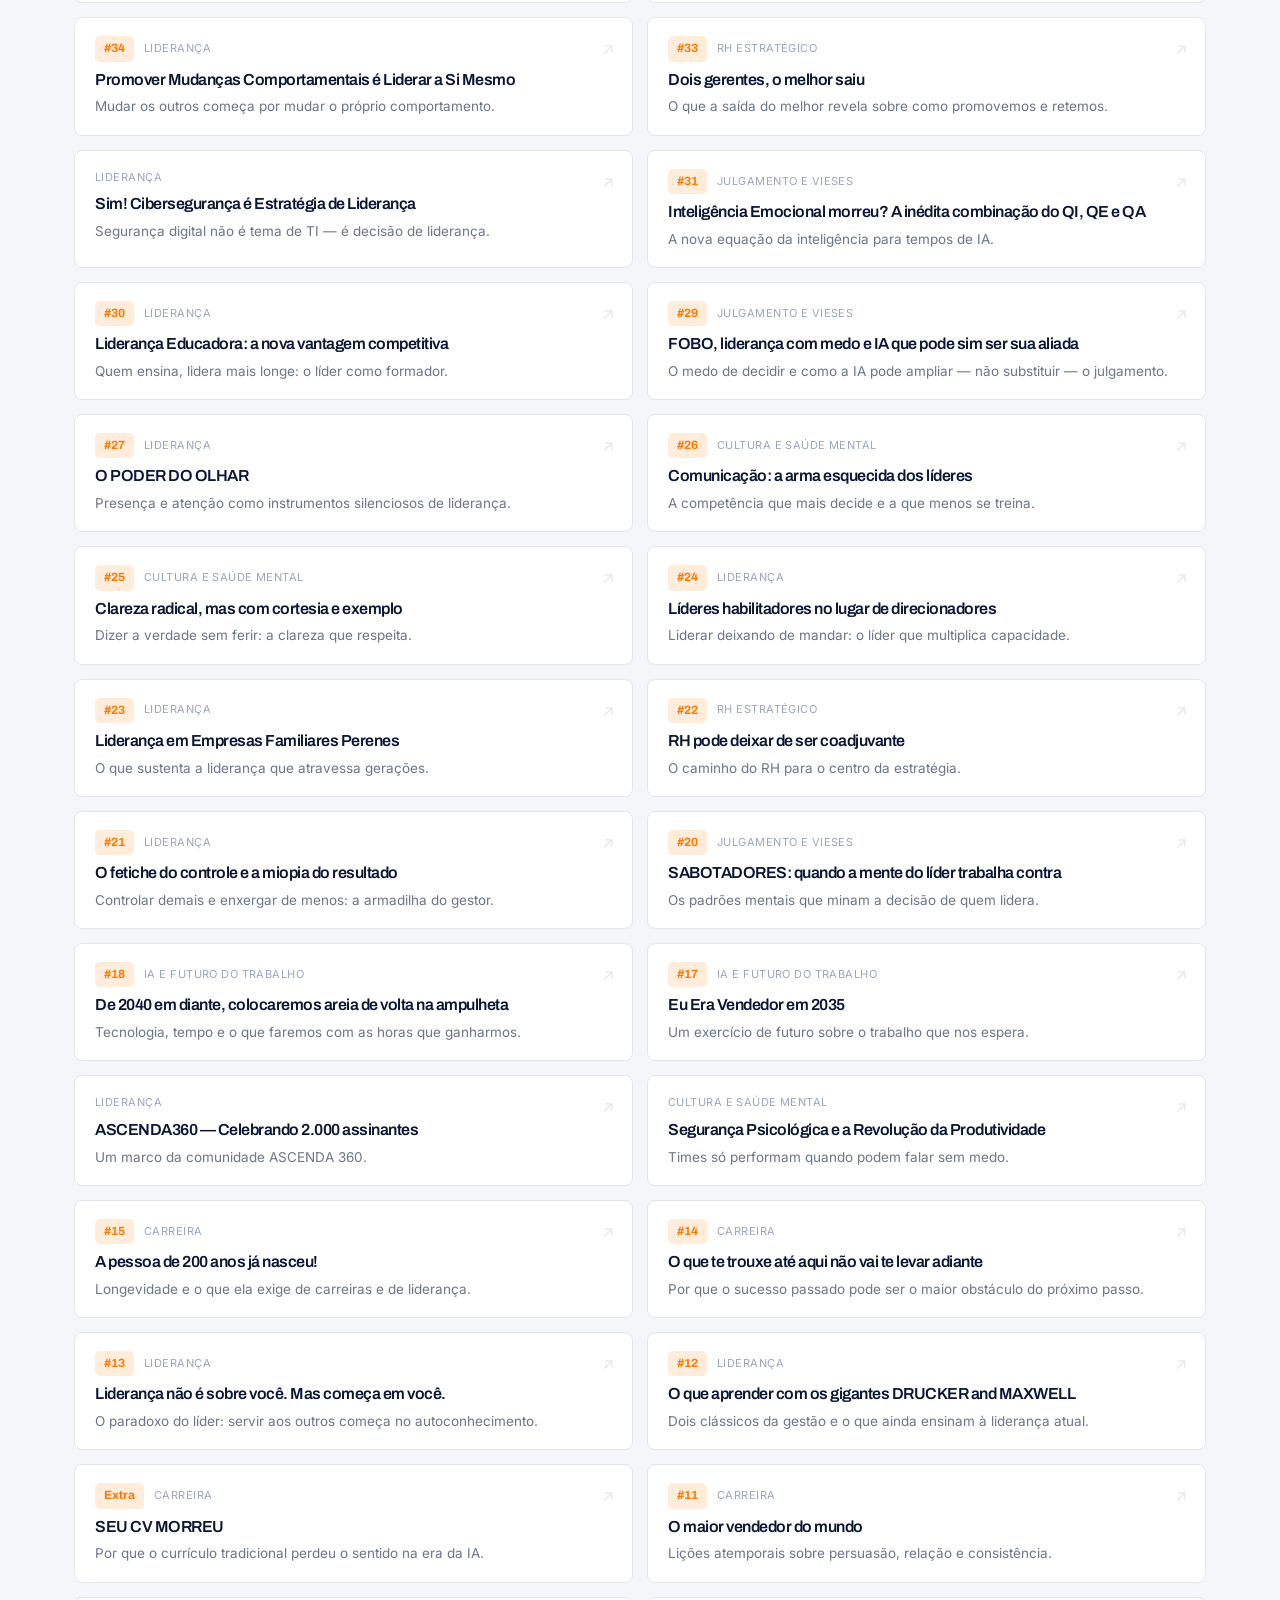
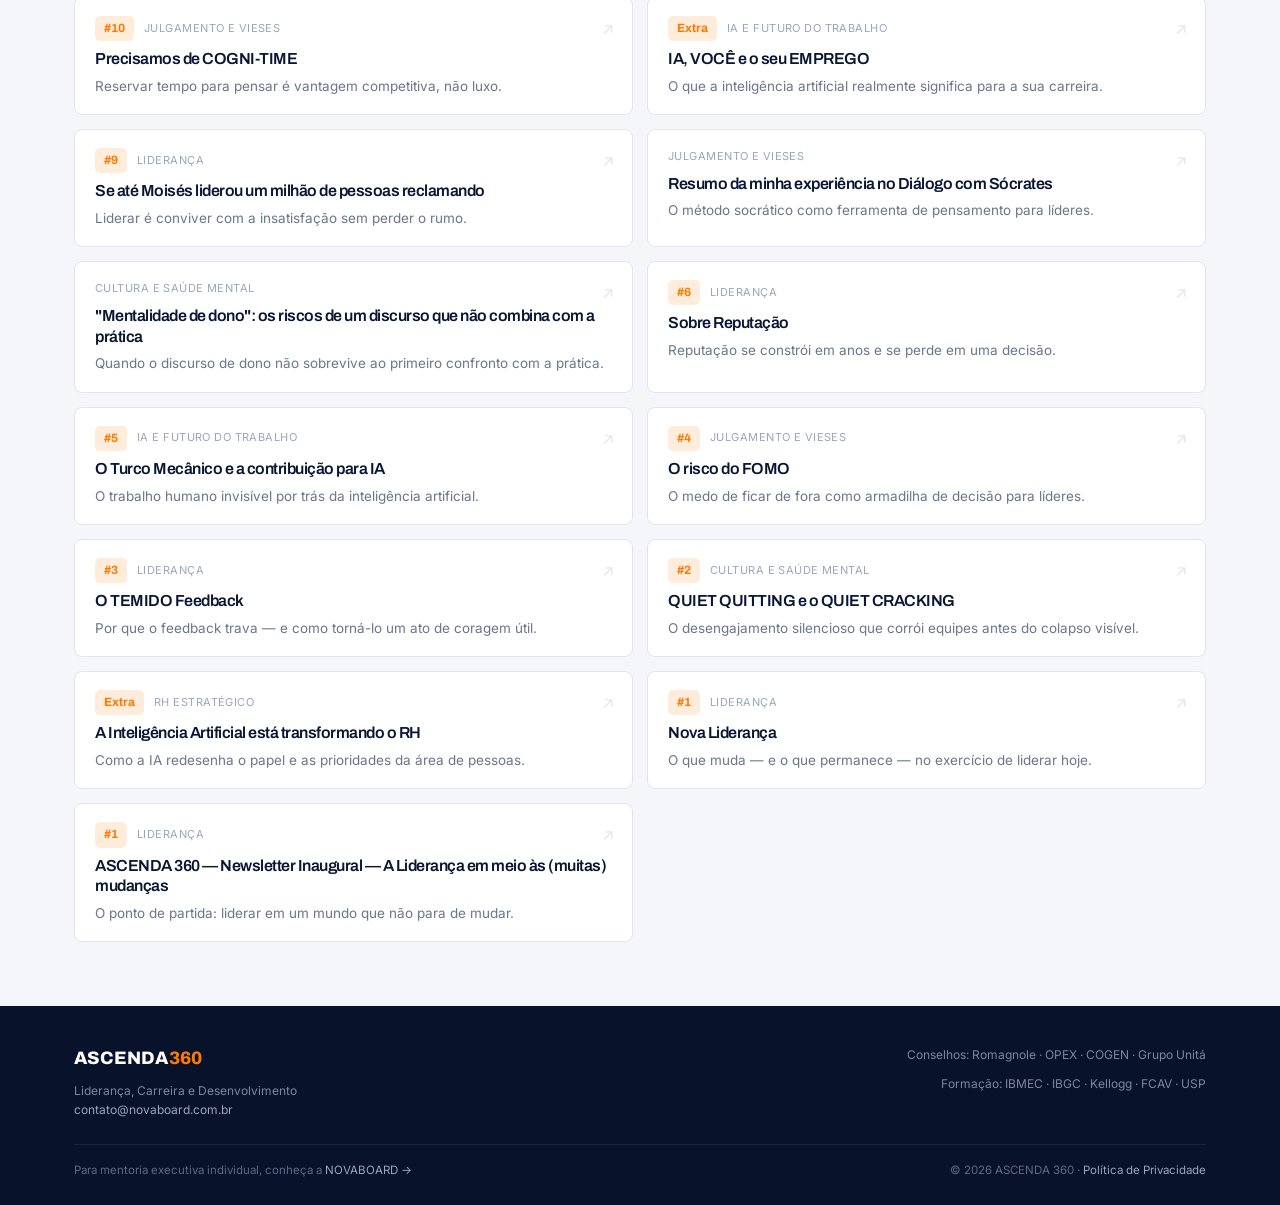
==== commit 7bbaf985: "Add files via upload" ====
--- a/acervo.html
+++ b/acervo.html
@@ -52,10 +52,10 @@
     <div class="footer-top">
       <div>
         <div class="footer-brand"><span class="b-white" style="color:#fff">ASCENDA</span><span class="b-orange" style="color:var(--orange)">360</span></div>
-        <p style="font-size:12px;color:#7C879D;line-height:1.6;margin:0">Liderança, Carreira e Desenvolvimento<br><a href="mailto:arthur.lavieri@ascenda360.com" style="color:#9AA6BC">arthur.lavieri@ascenda360.com</a></p>
+        <p style="font-size:12px;color:#7C879D;line-height:1.6;margin:0">Liderança, Carreira e Desenvolvimento<br><a href="mailto:contato@novaboard.com.br" style="color:#9AA6BC">contato@novaboard.com.br</a></p>
       </div>
       <div class="footer-cols">
-        <div style="margin-bottom:6px">Conselhos: Romagnole · OPEX · COGEN · Grupo Unitá · WGL</div>
+        <div style="margin-bottom:6px">Conselhos: Romagnole · OPEX · COGEN · Grupo Unitá</div>
         <div>Formação: IBMEC · IBGC · Kellogg · FCAV · USP</div>
       </div>
     </div>
